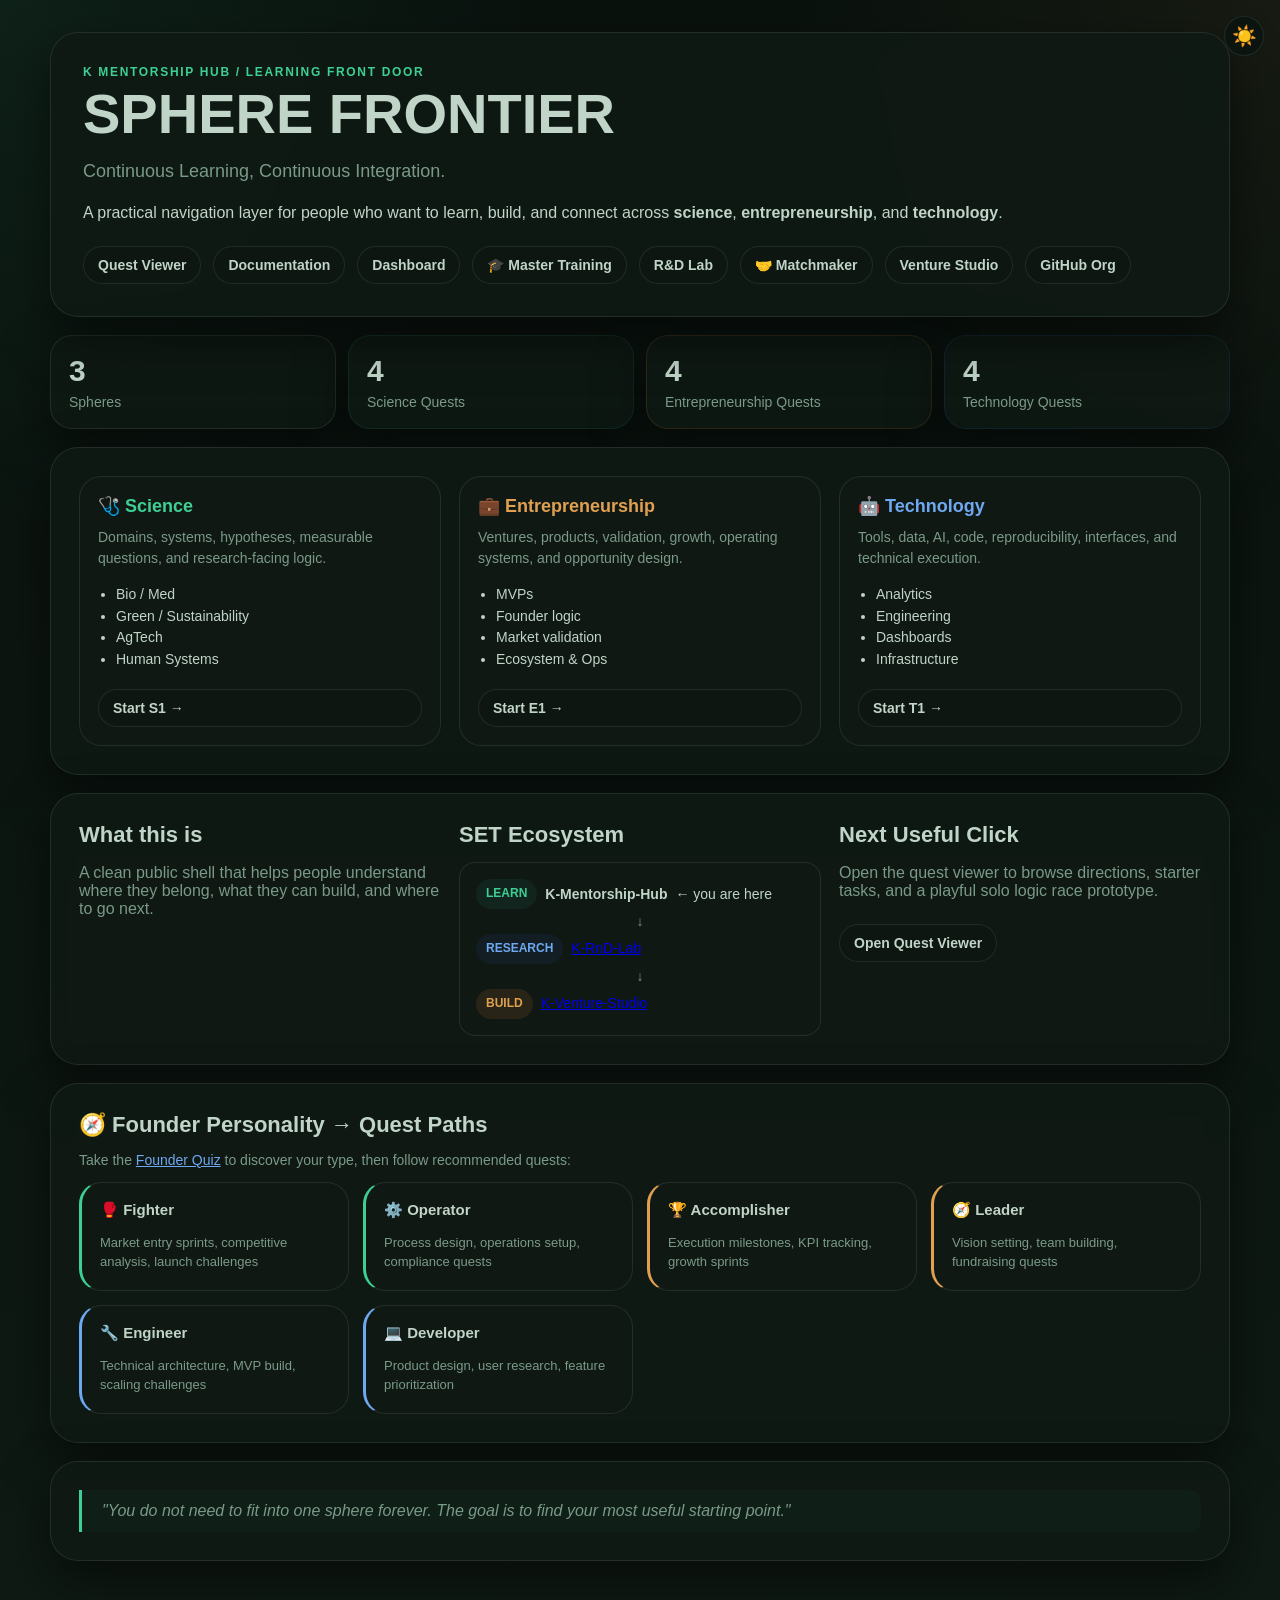
==== index.html @ e7fc1306 "feat: add matchmaker link, personality-quest mapping, default dark theme" ====
<!doctype html>
<html lang="en">
<head>
  <meta charset="utf-8">
  <meta name="viewport" content="width=device-width, initial-scale=1">
  <title>SPHERE FRONTIER</title>
  <meta name="description" content="A practical navigation layer across science, entrepreneurship, and technology.">
  <link rel="stylesheet" href="./assets/css/mentorship.css">
</head>
<body>
  <button class="theme-toggle" id="themeToggle" aria-label="Toggle theme">🌙</button>
  <script>const t=localStorage.getItem("theme")||"dark";document.documentElement.setAttribute("data-theme",t);document.getElementById("themeToggle").textContent=t==="dark"?"☀️":"🌙";</script>
  <main class="page">
    <section class="hero">
      <p class="eyebrow">K Mentorship Hub / learning front door</p>
      <h1>SPHERE FRONTIER</h1>
      <p class="lede">Continuous Learning, Continuous Integration.</p>
      <p>A practical navigation layer for people who want to learn, build, and connect across <strong>science</strong>, <strong>entrepreneurship</strong>, and <strong>technology</strong>.</p>
      <div class="hero-links">
        <a href="./quest.html">Quest Viewer</a>
        <a href="./docs.html">Documentation</a>
        <a href="./dashboard.html">Dashboard</a>
        <a href="./training.html">🎓 Master Training</a>
        <a href="https://sphere-rnd-lab.vercel.app" target="_blank" rel="noreferrer">R&D Lab</a>
        <a href="https://sphere-venture-studio.vercel.app/matchmaker.html" target="_blank" rel="noreferrer">🤝 Matchmaker</a>
        <a href="https://sphere-venture-studio.vercel.app" target="_blank" rel="noreferrer">Venture Studio</a>
        <a href="https://github.com/K-Mentorship-Hub" target="_blank" rel="noreferrer">GitHub Org</a>
      </div>
    </section>

    <div class="stats-row">
      <article class="stat-card"><div class="stat-value">3</div><div class="stat-label">Spheres</div></article>
      <article class="stat-card science"><div class="stat-value">4</div><div class="stat-label">Science Quests</div></article>
      <article class="stat-card entrepreneurship"><div class="stat-value">4</div><div class="stat-label">Entrepreneurship Quests</div></article>
      <article class="stat-card technology"><div class="stat-value">4</div><div class="stat-label">Technology Quests</div></article>
    </div>

    <section class="panel-section">
      <div style="display:grid;grid-template-columns:repeat(auto-fit,minmax(280px,1fr));gap:18px">
        <article class="direction-card">
          <h3 style="color:var(--science)">🩺 Science</h3>
          <p style="color:var(--muted);font-size:14px">Domains, systems, hypotheses, measurable questions, and research-facing logic.</p>
          <ul style="font-size:14px"><li>Bio / Med</li><li>Green / Sustainability</li><li>AgTech</li><li>Human Systems</li></ul>
          <a href="./quest.html#S-1" class="link-pill" style="margin-top:8px;display:inline-block">Start S1 →</a>
        </article>
        <article class="direction-card">
          <h3 style="color:var(--entrepreneurship)">💼 Entrepreneurship</h3>
          <p style="color:var(--muted);font-size:14px">Ventures, products, validation, growth, operating systems, and opportunity design.</p>
          <ul style="font-size:14px"><li>MVPs</li><li>Founder logic</li><li>Market validation</li><li>Ecosystem & Ops</li></ul>
          <a href="./quest.html#E-1" class="link-pill" style="margin-top:8px;display:inline-block">Start E1 →</a>
        </article>
        <article class="direction-card">
          <h3 style="color:var(--technology)">🤖 Technology</h3>
          <p style="color:var(--muted);font-size:14px">Tools, data, AI, code, reproducibility, interfaces, and technical execution.</p>
          <ul style="font-size:14px"><li>Analytics</li><li>Engineering</li><li>Dashboards</li><li>Infrastructure</li></ul>
          <a href="./quest.html#T-1" class="link-pill" style="margin-top:8px;display:inline-block">Start T1 →</a>
        </article>
      </div>
    </section>

    <section class="panel-section">
      <div style="display:grid;grid-template-columns:repeat(auto-fit,minmax(260px,1fr));gap:18px">
        <div>
          <h2>What this is</h2>
          <p style="color:var(--muted)">A clean public shell that helps people understand where they belong, what they can build, and where to go next.</p>
        </div>
        <div>
          <h2>SET Ecosystem</h2>
          <div style="background:var(--card-bg);border:1px solid var(--line);border-radius:16px;padding:16px;font-size:14px;line-height:1.8">
            <div style="display:flex;align-items:center;gap:8px"><span class="chip chip-s">LEARN</span> <strong>K-Mentorship-Hub</strong> ← you are here</div>
            <div style="text-align:center;color:var(--muted)">↓</div>
            <div style="display:flex;align-items:center;gap:8px"><span class="chip chip-t">RESEARCH</span> <a href="https://sphere-rnd-lab.vercel.app" target="_blank" rel="noreferrer">K-RnD-Lab</a></div>
            <div style="text-align:center;color:var(--muted)">↓</div>
            <div style="display:flex;align-items:center;gap:8px"><span class="chip chip-e">BUILD</span> <a href="https://sphere-venture-studio.vercel.app" target="_blank" rel="noreferrer">K-Venture-Studio</a></div>
          </div>
        </div>
        <div>
          <h2>Next Useful Click</h2>
          <p style="color:var(--muted)">Open the quest viewer to browse directions, starter tasks, and a playful solo logic race prototype.</p>
          <a href="./quest.html" class="link-pill" style="margin-top:8px;display:inline-block">Open Quest Viewer</a>
        </div>
      </div>
    </section>

    <section class="panel-section">
      <h2>🧭 Founder Personality → Quest Paths</h2>
      <p style="color:var(--muted);font-size:14px;margin:0 0 14px">Take the <a href="https://sphere-venture-studio.vercel.app/matchmaker.html" style="color:var(--technology)">Founder Quiz</a> to discover your type, then follow recommended quests:</p>
      <div style="display:grid;grid-template-columns:repeat(auto-fit,minmax(260px,1fr));gap:14px">
        <div class="direction-card" style="border-left:3px solid var(--science)">
          <h3 style="font-size:15px">🥊 Fighter</h3>
          <p style="color:var(--muted);font-size:13px;margin:4px 0 0">Market entry sprints, competitive analysis, launch challenges</p>
        </div>
        <div class="direction-card" style="border-left:3px solid var(--science)">
          <h3 style="font-size:15px">⚙️ Operator</h3>
          <p style="color:var(--muted);font-size:13px;margin:4px 0 0">Process design, operations setup, compliance quests</p>
        </div>
        <div class="direction-card" style="border-left:3px solid var(--entrepreneurship)">
          <h3 style="font-size:15px">🏆 Accomplisher</h3>
          <p style="color:var(--muted);font-size:13px;margin:4px 0 0">Execution milestones, KPI tracking, growth sprints</p>
        </div>
        <div class="direction-card" style="border-left:3px solid var(--entrepreneurship)">
          <h3 style="font-size:15px">🧭 Leader</h3>
          <p style="color:var(--muted);font-size:13px;margin:4px 0 0">Vision setting, team building, fundraising quests</p>
        </div>
        <div class="direction-card" style="border-left:3px solid var(--technology)">
          <h3 style="font-size:15px">🔧 Engineer</h3>
          <p style="color:var(--muted);font-size:13px;margin:4px 0 0">Technical architecture, MVP build, scaling challenges</p>
        </div>
        <div class="direction-card" style="border-left:3px solid var(--technology)">
          <h3 style="font-size:15px">💻 Developer</h3>
          <p style="color:var(--muted);font-size:13px;margin:4px 0 0">Product design, user research, feature prioritization</p>
        </div>
      </div>
    </section>

    <section class="panel-section">
      <blockquote style="border-left:3px solid var(--accent);margin:0;padding:12px 20px;background:rgba(30,122,94,.06);border-radius:0 12px 12px 0;font-style:italic;color:var(--muted)">
        "You do not need to fit into one sphere forever. The goal is to find your most useful starting point."
      </blockquote>
    </section>
  </main>
  <script>document.getElementById("themeToggle").addEventListener("click",function(){const c=this.textContent==="🌙"?"dark":"light";document.documentElement.setAttribute("data-theme",c);localStorage.setItem("theme",c);this.textContent=c==="dark"?"☀️":"🌙";});</script>
</body>
</html>
---- assets/css/mentorship.css ----
/* K-Mentorship-Hub — warm light palette (default) */
:root{
  --bg:#f5f1e8;
  --panel:rgba(255,252,246,.88);
  --ink:#13211c;
  --muted:#53635c;
  --line:rgba(19,33,28,.14);
  --accent:#1e7a5e;
  --accent-2:#b56b2d;
  --science:#1e7a5e;
  --entrepreneurship:#b56b2d;
  --technology:#244f8f;
  --shadow:0 20px 50px rgba(19,33,28,.08);
  --card-bg:#fffdfa;
  --input-bg:#fff;
}
/* Dark theme */
[data-theme="dark"]{
  --bg:#0f1a14;
  --panel:rgba(16,26,20,.92);
  --ink:#c0d4c8;
  --muted:#7a9a88;
  --line:rgba(180,200,190,.12);
  --accent:#3ecf94;
  --accent-2:#e0a050;
  --science:#3ecf94;
  --entrepreneurship:#e0a050;
  --technology:#6ea8f0;
  --shadow:0 20px 50px rgba(0,0,0,.5);
  --card-bg:#101814;
  --input-bg:#0e1612;
}
*{box-sizing:border-box}
body{
  margin:0;
  color:var(--ink);
  background:
    radial-gradient(circle at top left,rgba(30,122,94,.14),transparent 26%),
    radial-gradient(circle at top right,rgba(181,107,45,.14),transparent 24%),
    linear-gradient(180deg,color-mix(in srgb,var(--bg) 0%,#faf7f1) 0%,var(--bg) 100%);
  font-family:"Segoe UI","Inter",sans-serif;
  transition:background .3s,color .3s;
}
[data-theme="dark"] body{
  background:
    radial-gradient(circle at top left,rgba(62,207,148,.08),transparent 26%),
    radial-gradient(circle at top right,rgba(224,160,80,.06),transparent 24%),
    linear-gradient(180deg,#0a120e 0%,var(--bg) 100%);
}
.page{width:min(1180px,calc(100vw - 32px));margin:0 auto;padding:32px 0 56px}
.hero,.panel-section{background:var(--panel);backdrop-filter:blur(10px);border:1px solid var(--line);border-radius:28px;box-shadow:var(--shadow)}
.hero{padding:32px}
.panel-section{padding:28px;margin-top:18px}
.panel-section h2{margin:0 0 14px;font-size:22px}
.eyebrow{margin:0 0 8px;text-transform:uppercase;letter-spacing:.14em;font-size:12px;color:var(--accent);font-weight:700}
.hero h1{margin:0;font-size:clamp(34px,5vw,56px);line-height:.95}
.lede{max-width:760px;color:var(--muted);font-size:18px;line-height:1.55}
.hero-links{display:flex;gap:12px;flex-wrap:wrap;margin-top:24px}
.hero-links a,.link-pill{text-decoration:none;border:1px solid var(--line);color:var(--ink);background:var(--input-bg);padding:10px 14px;border-radius:999px;font-weight:600;font-size:14px;transition:all .15s}
.hero-links a:hover,.link-pill:hover{background:var(--ink);color:#fff}
.breadcrumb{margin:0 0 16px;font-size:13px;color:var(--muted)}
.breadcrumb a{color:var(--accent);text-decoration:none}
.breadcrumb a:hover{text-decoration:underline}
.md-content{background:var(--panel);backdrop-filter:blur(10px);border:1px solid var(--line);border-radius:28px;box-shadow:var(--shadow);padding:36px 40px;max-width:860px}
.md-content h1{font-size:clamp(1.8rem,4vw,2.6rem);margin:0 0 16px;border-bottom:2px solid var(--line);padding-bottom:12px}
.md-content h2{font-size:1.5rem;margin:32px 0 12px;color:var(--ink)}
.md-content h3{font-size:1.15rem;margin:24px 0 8px;color:var(--muted)}
.md-content p{line-height:1.7;margin:0 0 12px}
.md-content ul,.md-content ol{padding-left:24px;margin:0 0 12px}
.md-content li{line-height:1.6;margin:4px 0}
.md-content blockquote{border-left:3px solid var(--accent);margin:16px 0;padding:8px 16px;background:rgba(30,122,94,.06);border-radius:0 12px 12px 0;font-style:italic;color:var(--muted)}
.md-content code{background:rgba(19,33,28,.08);padding:2px 6px;border-radius:4px;font-size:.88em;font-family:"Cascadia Code",Fira Code,monospace}
.md-content pre{background:rgba(19,33,28,.06);border:1px solid var(--line);border-radius:12px;padding:16px;overflow-x:auto;margin:12px 0}
.md-content pre code{background:none;padding:0;font-size:.82em;line-height:1.5}
.md-content table{width:100%;border-collapse:collapse;margin:12px 0;font-size:.88em}
.md-content th,.md-content td{border:1px solid var(--line);padding:8px 12px;text-align:left}
.md-content th{background:rgba(19,33,28,.05);font-weight:600}
.md-content tr:hover{background:rgba(19,33,28,.03)}
.md-content hr{border:none;border-top:1px solid var(--line);margin:24px 0}
.md-content details{border:1px solid var(--line);border-radius:12px;padding:12px 16px;margin:12px 0;background:rgba(255,255,255,.6)}
.md-content summary{cursor:pointer;font-weight:600;color:var(--muted);user-select:none}
.md-content details[open] summary{margin-bottom:8px;padding-bottom:8px;border-bottom:1px solid var(--line)}
.md-content a{color:var(--technology);text-decoration:none}
.md-content a:hover{text-decoration:underline}
.md-content.sphere-S blockquote{border-left-color:var(--science);background:rgba(30,122,94,.06)}
.md-content.sphere-E blockquote{border-left-color:var(--entrepreneurship);background:rgba(181,107,45,.06)}
.md-content.sphere-T blockquote{border-left-color:var(--technology);background:rgba(36,79,143,.06)}
.quest-layout{display:grid;grid-template-columns:240px 1fr;gap:24px}
.quest-nav{background:var(--panel);backdrop-filter:blur(10px);border:1px solid var(--line);border-radius:28px;box-shadow:var(--shadow);padding:20px 16px;position:sticky;top:24px;max-height:calc(100vh - 48px);overflow-y:auto}
.quest-nav h2{font-size:1rem;margin:0 0 12px}
.quest-nav h3{font-size:.82rem;margin:10px 0 4px}
.quest-nav a{display:block;color:var(--muted);font-size:.78rem;padding:3px 0 3px 12px;text-decoration:none;border-left:2px solid transparent;transition:all .15s}
.quest-nav a:hover,.quest-nav a.active{color:var(--ink);border-left-color:var(--technology)}
.quest-nav .nav-S a:hover,.quest-nav .nav-S a.active{border-left-color:var(--science)}
.quest-nav .nav-E a:hover,.quest-nav .nav-E a.active{border-left-color:var(--entrepreneurship)}
.quest-nav .nav-T a:hover,.quest-nav .nav-T a.active{border-left-color:var(--technology)}
.back-link{display:inline-block;color:var(--muted);font-size:.8rem;margin-bottom:12px;text-decoration:none}
.back-link:hover{color:var(--ink)}
.stats-row{display:grid;grid-template-columns:repeat(auto-fit,minmax(140px,1fr));gap:12px;margin:18px 0}
.stat-card{background:var(--panel);border:1px solid var(--line);border-radius:22px;padding:18px;box-shadow:var(--shadow)}
.stat-card.science{border-color:rgba(30,122,94,.2)}
.stat-card.entrepreneurship{border-color:rgba(181,107,45,.2)}
.stat-card.technology{border-color:rgba(36,79,143,.2)}
.stat-value{font-size:30px;font-weight:700}
.stat-label{margin-top:6px;color:var(--muted);font-size:14px}
/* Direction cards */
.direction-card{background:var(--card-bg);border:1px solid var(--line);border-radius:22px;padding:18px;display:flex;flex-direction:column;gap:10px}
.direction-card.active{border-color:var(--accent);box-shadow:0 0 0 2px rgba(30,122,94,.15)}
.direction-topline{display:flex;gap:8px;flex-wrap:wrap;align-items:center}
.chip{border-radius:999px;padding:4px 10px;font-size:12px;font-weight:700}
.chip-s{background:rgba(30,122,94,.12);color:var(--science)}
.chip-e{background:rgba(181,107,45,.14);color:var(--entrepreneurship)}
.chip-t{background:rgba(36,79,143,.12);color:var(--technology)}
.chip-bridge{background:rgba(101,63,153,.1);color:#653f99}
.chip.subtle{background:var(--line);color:var(--muted)}
.direction-card h3{margin:0;font-size:18px}
.direction-card p{margin:0;color:var(--muted);font-size:14px;line-height:1.5}
.card-meta{font-size:13px;color:var(--muted)}
.card-meta a{color:var(--technology);text-decoration:none}
.card-meta a:hover{text-decoration:underline}
.direction-card details{border:1px solid var(--line);border-radius:12px;padding:8px 12px;font-size:13px;background:var(--card-bg)}
.direction-card summary{cursor:pointer;font-weight:600;color:var(--muted);font-size:13px;user-select:none}
.direction-card details[open] summary{margin-bottom:4px;padding-bottom:4px;border-bottom:1px solid var(--line)}
.direction-card ul{margin:4px 0 0;padding-left:18px;color:var(--ink);font-size:13px}
.direction-card li{margin:2px 0;line-height:1.4}
.direction-card li a{color:var(--technology);text-decoration:none}
.direction-card li a:hover{text-decoration:underline}
.resource-list{list-style:none;padding:0!important;margin:4px 0 0!important}
.resource-list li{padding:3px 0}
.resource-list li::before{content:"→ ";color:var(--accent)}
.card-actions{display:flex;gap:8px;flex-wrap:wrap;margin-top:auto;padding-top:8px}
.card-actions button,.card-actions a{text-decoration:none;border:1px solid var(--line);color:var(--ink);background:var(--input-bg);padding:8px 14px;border-radius:999px;font-weight:600;font-size:13px;cursor:pointer;transition:all .15s}
.card-actions button:hover,.card-actions a:hover{background:var(--ink);color:#fff}

/* Mission Lab */
.mission-header{display:flex;justify-content:space-between;align-items:flex-start;gap:16px;margin-bottom:16px;flex-wrap:wrap}
.mission-header .eyebrow{margin:0 0 4px}
.mission-header h3{margin:0;font-size:20px}
.mission-header p{margin:4px 0 0;color:var(--muted);font-size:14px}
.mission-progress{min-width:140px;text-align:right}
.progress-bar{height:8px;background:rgba(19,33,28,.08);border-radius:999px;overflow:hidden}
.progress-fill{height:100%;background:var(--accent);border-radius:999px;transition:width .3s}
.progress-copy{margin:4px 0 0;font-size:13px;color:var(--muted)}
.mission-grid{display:grid;grid-template-columns:1fr 1fr;gap:14px}
.mission-section{background:var(--card-bg);border:1px solid var(--line);border-radius:16px;padding:14px}
.mission-section.full-span{grid-column:1/-1}
.mission-section h3{margin:0 0 8px;font-size:15px}
.pill-row{display:flex;gap:6px;flex-wrap:wrap}
.pill-button{border:1px solid var(--line);background:var(--input-bg);color:var(--ink);padding:6px 12px;border-radius:999px;font-size:13px;cursor:pointer;transition:all .15s}
.pill-button.active{background:var(--ink);color:#fff;border-color:var(--ink)}
.pill-button:hover{border-color:var(--accent)}
.checklist{display:flex;flex-direction:column;gap:6px}
.check-item{display:flex;gap:8px;align-items:flex-start;font-size:14px;cursor:pointer}
.check-item input[type="checkbox"]{margin-top:3px;accent-color:var(--accent)}
.check-copy{color:var(--ink);line-height:1.4}
.twist-card{background:rgba(30,122,94,.06);border:1px solid rgba(30,122,94,.15);border-radius:12px;padding:12px;font-style:italic;color:var(--muted);font-size:14px;line-height:1.5}
[data-theme="dark"] .twist-card{background:rgba(62,207,148,.06);border-color:rgba(62,207,148,.15);color:#7a9a88}
.mission-notes{width:100%;min-height:80px;border:1px solid var(--line);border-radius:12px;padding:10px;font-size:14px;font-family:inherit;background:var(--input-bg);color:var(--ink);resize:vertical}
.mission-notes:focus{outline:none;border-color:var(--accent)}
.mission-actions{display:flex;gap:8px;flex-wrap:wrap;margin-top:14px}
.mission-actions button{border:1px solid var(--line);background:var(--input-bg);color:var(--ink);padding:8px 14px;border-radius:999px;font-size:13px;font-weight:600;cursor:pointer;transition:all .15s}
.mission-actions button:hover{background:var(--ink);color:#fff}

/* Dark mode buttons */
[data-theme="dark"] button,[data-theme="dark"] select{background:#0c1410;color:var(--ink);border:1px solid var(--line)}
[data-theme="dark"] select option{background:#0c1410;color:var(--ink)}
[data-theme="dark"] .pill-button{background:#0c1410}
[data-theme="dark"] .hero-links a:hover,[data-theme="dark"] .link-pill:hover,[data-theme="dark"] .card-actions button:hover,[data-theme="dark"] .card-actions a:hover,[data-theme="dark"] .mission-actions button:hover,[data-theme="dark"] .pill-button.active,[data-theme="dark"] .pill-button:hover{background:#002000;color:#fff;border-color:rgba(62,207,148,.5)}

/* Race Simulator */
.horse-option{display:inline-flex;align-items:center;gap:6px;border:1px solid var(--line);background:var(--input-bg);color:var(--ink);padding:8px 14px;border-radius:999px;font-size:13px;font-weight:600;cursor:pointer;transition:all .15s}
.horse-option.active{background:var(--ink);color:#fff;border-color:var(--ink)}
[data-theme="dark"] .horse-option{background:var(--card-bg);color:var(--ink);border-color:rgba(180,200,190,.16)}
[data-theme="dark"] .horse-option.active{background:var(--ink);color:var(--bg)}
#raceButton{background:var(--input-bg);color:var(--ink);border:1px solid var(--line);border-radius:999px;padding:10px 18px;font-weight:600;cursor:pointer;transition:all .15s}
#raceButton:hover{background:#002000;color:#fff;border-color:rgba(62,207,148,.5)}
[data-theme="dark"] #raceButton{background:var(--input-bg);color:var(--ink);border:1px solid var(--line)}
[data-theme="dark"] #raceButton:hover{background:#002000;color:#fff;border-color:rgba(62,207,148,.5)}
.horse-dot{display:inline-block;width:12px;height:12px;border-radius:50%}
.horse-blue{background:#4f7cff}
.horse-gold{background:#f59e0b}
.horse-green{background:#1e7a5e}
.horse-coral{background:#ef6461}
.horse-purple{background:#8b5cf6}
.horse-amber{background:#d97706}
.horse-teal{background:#14b8a6}
.horse-rose{background:#f43f5e}
.horse-mint{background:#6ee7b7}
.horse-sun{background:#fbbf24}
.horse-indigo{background:#6366f1}
.horse-scarlet{background:#dc2626}
.track-row{display:flex;align-items:center;gap:10px;margin:6px 0}
.track-label{min-width:80px;font-size:13px;font-weight:600;display:flex;align-items:center;gap:6px}
.track{flex:1;height:20px;background:rgba(19,33,28,.06);border-radius:999px;overflow:hidden}
.runner{height:100%;border-radius:999px;transition:width .6s ease;width:0}

/* Theme toggle */
.theme-toggle{position:fixed;top:16px;right:16px;z-index:100;width:40px;height:40px;border-radius:50%;border:1px solid var(--line);background:var(--panel);color:var(--ink);font-size:20px;cursor:pointer;display:flex;align-items:center;justify-content:center;transition:all .2s;backdrop-filter:blur(8px)}
.theme-toggle:hover{background:var(--ink);color:var(--bg)}

/* Mobile */
@media(max-width:768px){
  .quest-layout{grid-template-columns:1fr}
  .quest-nav{position:static;max-height:none}
  .md-content{padding:20px}
  .mission-grid{grid-template-columns:1fr}
  .mission-header{flex-direction:column}
}
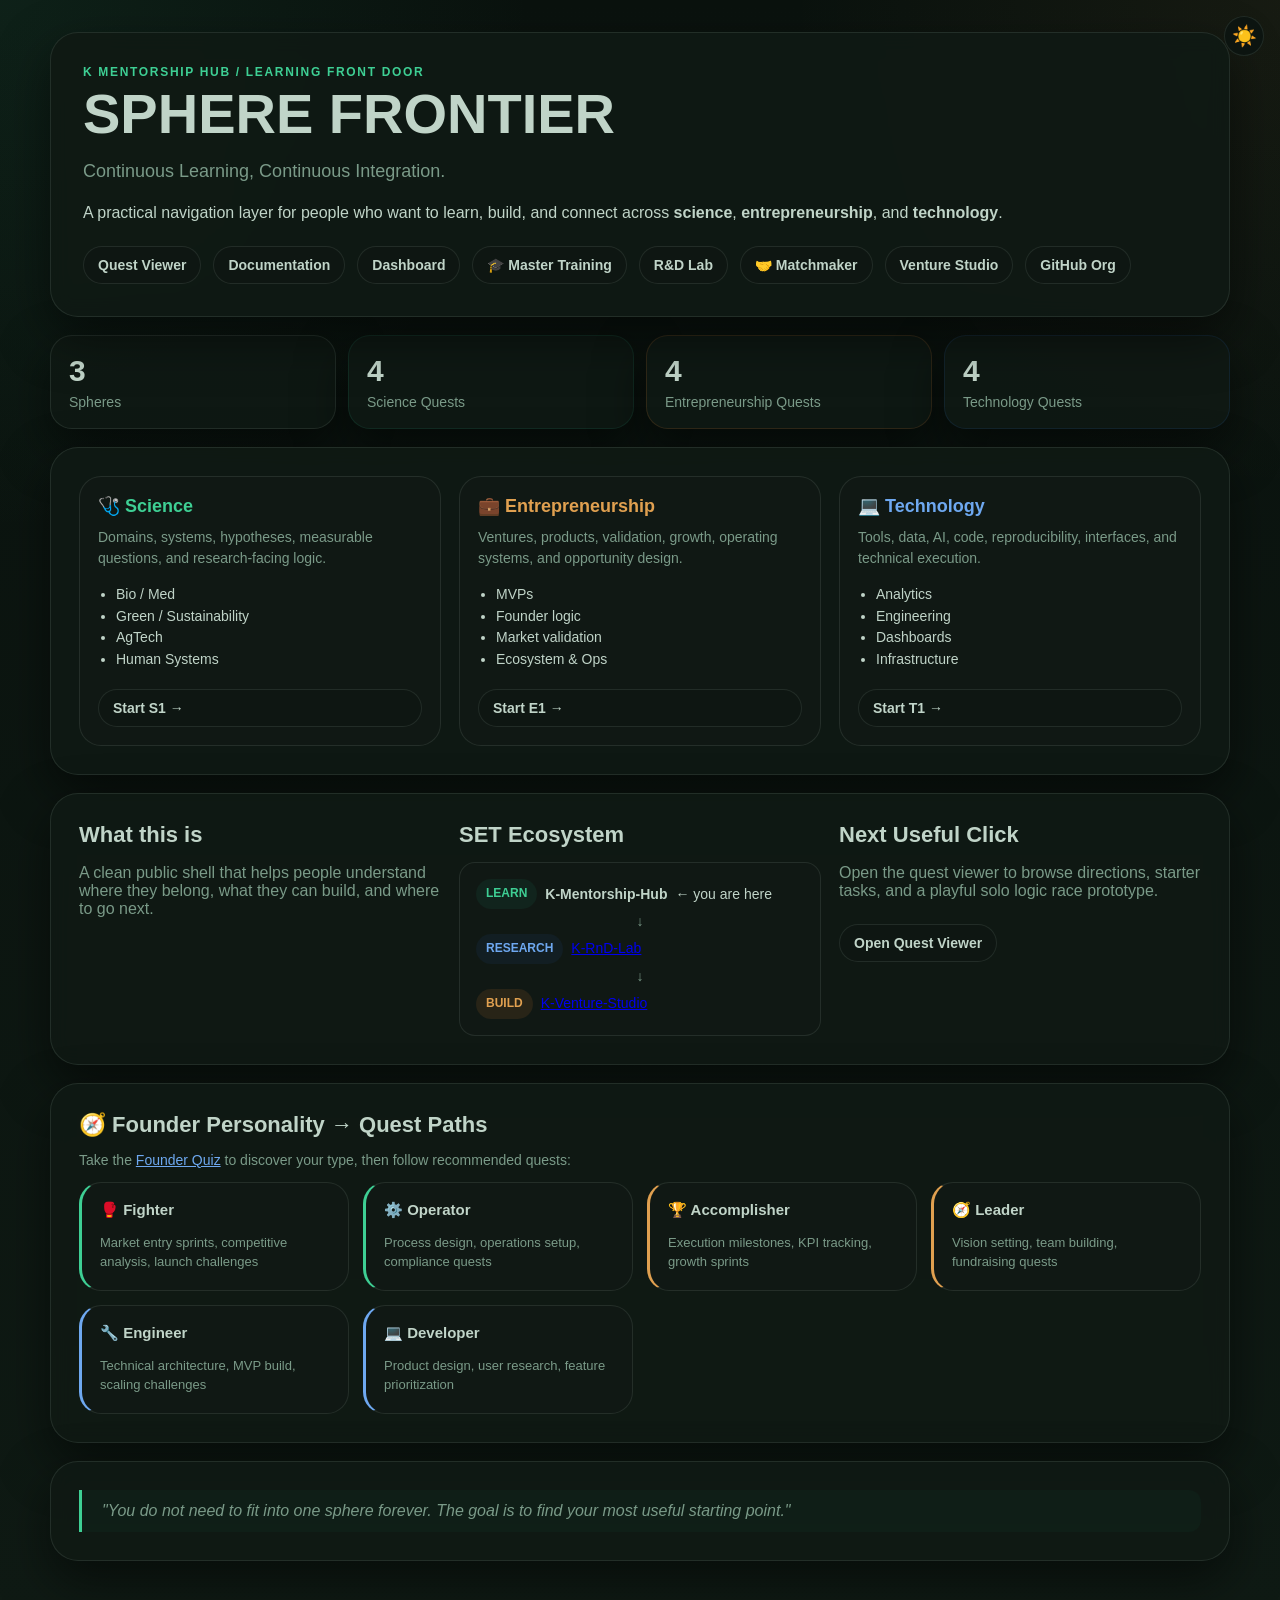
==== commit 6890e9fe: "fix: unify Technology emoji to laptop" ====
--- a/index.html
+++ b/index.html
@@ -50,7 +50,7 @@
           <a href="./quest.html#E-1" class="link-pill" style="margin-top:8px;display:inline-block">Start E1 →</a>
         </article>
         <article class="direction-card">
-          <h3 style="color:var(--technology)">🤖 Technology</h3>
+          <h3 style="color:var(--technology)">💻 Technology</h3>
           <p style="color:var(--muted);font-size:14px">Tools, data, AI, code, reproducibility, interfaces, and technical execution.</p>
           <ul style="font-size:14px"><li>Analytics</li><li>Engineering</li><li>Dashboards</li><li>Infrastructure</li></ul>
           <a href="./quest.html#T-1" class="link-pill" style="margin-top:8px;display:inline-block">Start T1 →</a>
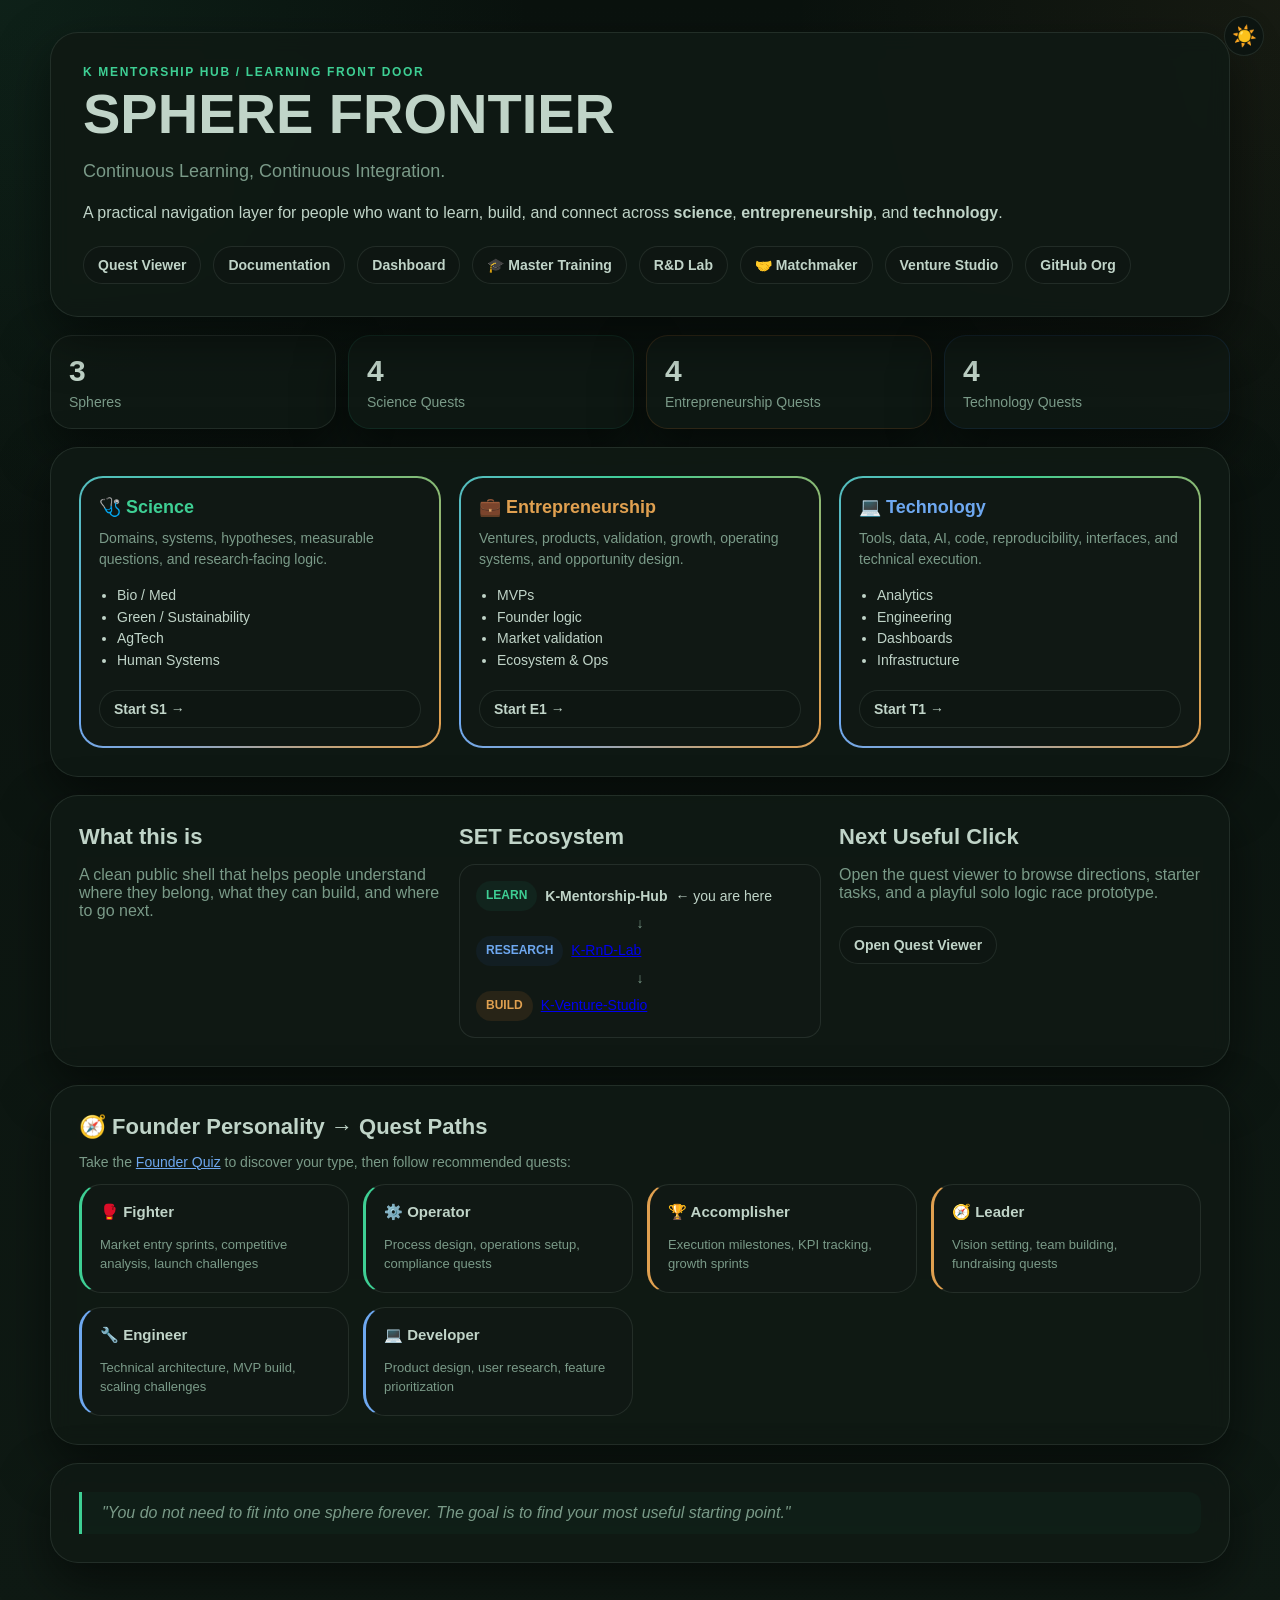
==== commit c8a590f5: "feat: add animated gradient border on direction cards" ====
--- a/index.html
+++ b/index.html
@@ -37,24 +37,24 @@
 
     <section class="panel-section">
       <div style="display:grid;grid-template-columns:repeat(auto-fit,minmax(280px,1fr));gap:18px">
-        <article class="direction-card">
+        <div class="glow-wrap"><article class="direction-card">
           <h3 style="color:var(--science)">🩺 Science</h3>
           <p style="color:var(--muted);font-size:14px">Domains, systems, hypotheses, measurable questions, and research-facing logic.</p>
           <ul style="font-size:14px"><li>Bio / Med</li><li>Green / Sustainability</li><li>AgTech</li><li>Human Systems</li></ul>
           <a href="./quest.html#S-1" class="link-pill" style="margin-top:8px;display:inline-block">Start S1 →</a>
-        </article>
-        <article class="direction-card">
+        </article></div>
+        <div class="glow-wrap"><article class="direction-card">
           <h3 style="color:var(--entrepreneurship)">💼 Entrepreneurship</h3>
           <p style="color:var(--muted);font-size:14px">Ventures, products, validation, growth, operating systems, and opportunity design.</p>
           <ul style="font-size:14px"><li>MVPs</li><li>Founder logic</li><li>Market validation</li><li>Ecosystem & Ops</li></ul>
           <a href="./quest.html#E-1" class="link-pill" style="margin-top:8px;display:inline-block">Start E1 →</a>
-        </article>
-        <article class="direction-card">
+        </article></div>
+        <div class="glow-wrap"><article class="direction-card">
           <h3 style="color:var(--technology)">💻 Technology</h3>
           <p style="color:var(--muted);font-size:14px">Tools, data, AI, code, reproducibility, interfaces, and technical execution.</p>
           <ul style="font-size:14px"><li>Analytics</li><li>Engineering</li><li>Dashboards</li><li>Infrastructure</li></ul>
           <a href="./quest.html#T-1" class="link-pill" style="margin-top:8px;display:inline-block">Start T1 →</a>
-        </article>
+        </article></div>
       </div>
     </section>
 
--- a/assets/css/mentorship.css
+++ b/assets/css/mentorship.css
@@ -106,6 +106,13 @@
 /* Direction cards */
 .direction-card{background:var(--card-bg);border:1px solid var(--line);border-radius:22px;padding:18px;display:flex;flex-direction:column;gap:10px}
 .direction-card.active{border-color:var(--accent);box-shadow:0 0 0 2px rgba(30,122,94,.15)}
+
+/* Animated gradient border */
+@keyframes borderSpin{to{--angle:360deg}}
+@property --angle{syntax:"<angle>";initial-value:0deg;inherits:false}
+.glow-wrap{position:relative;border-radius:24px;padding:2px;background:conic-gradient(from var(--angle),var(--science),var(--entrepreneurship),var(--technology),var(--science));animation:borderSpin 4s linear infinite}
+.glow-wrap .direction-card{border:none;border-radius:22px;background:var(--card-bg)}
+[data-theme="dark"] .glow-wrap{background:conic-gradient(from var(--angle),var(--science),var(--entrepreneurship),var(--technology),var(--science))}
 .direction-topline{display:flex;gap:8px;flex-wrap:wrap;align-items:center}
 .chip{border-radius:999px;padding:4px 10px;font-size:12px;font-weight:700}
 .chip-s{background:rgba(30,122,94,.12);color:var(--science)}
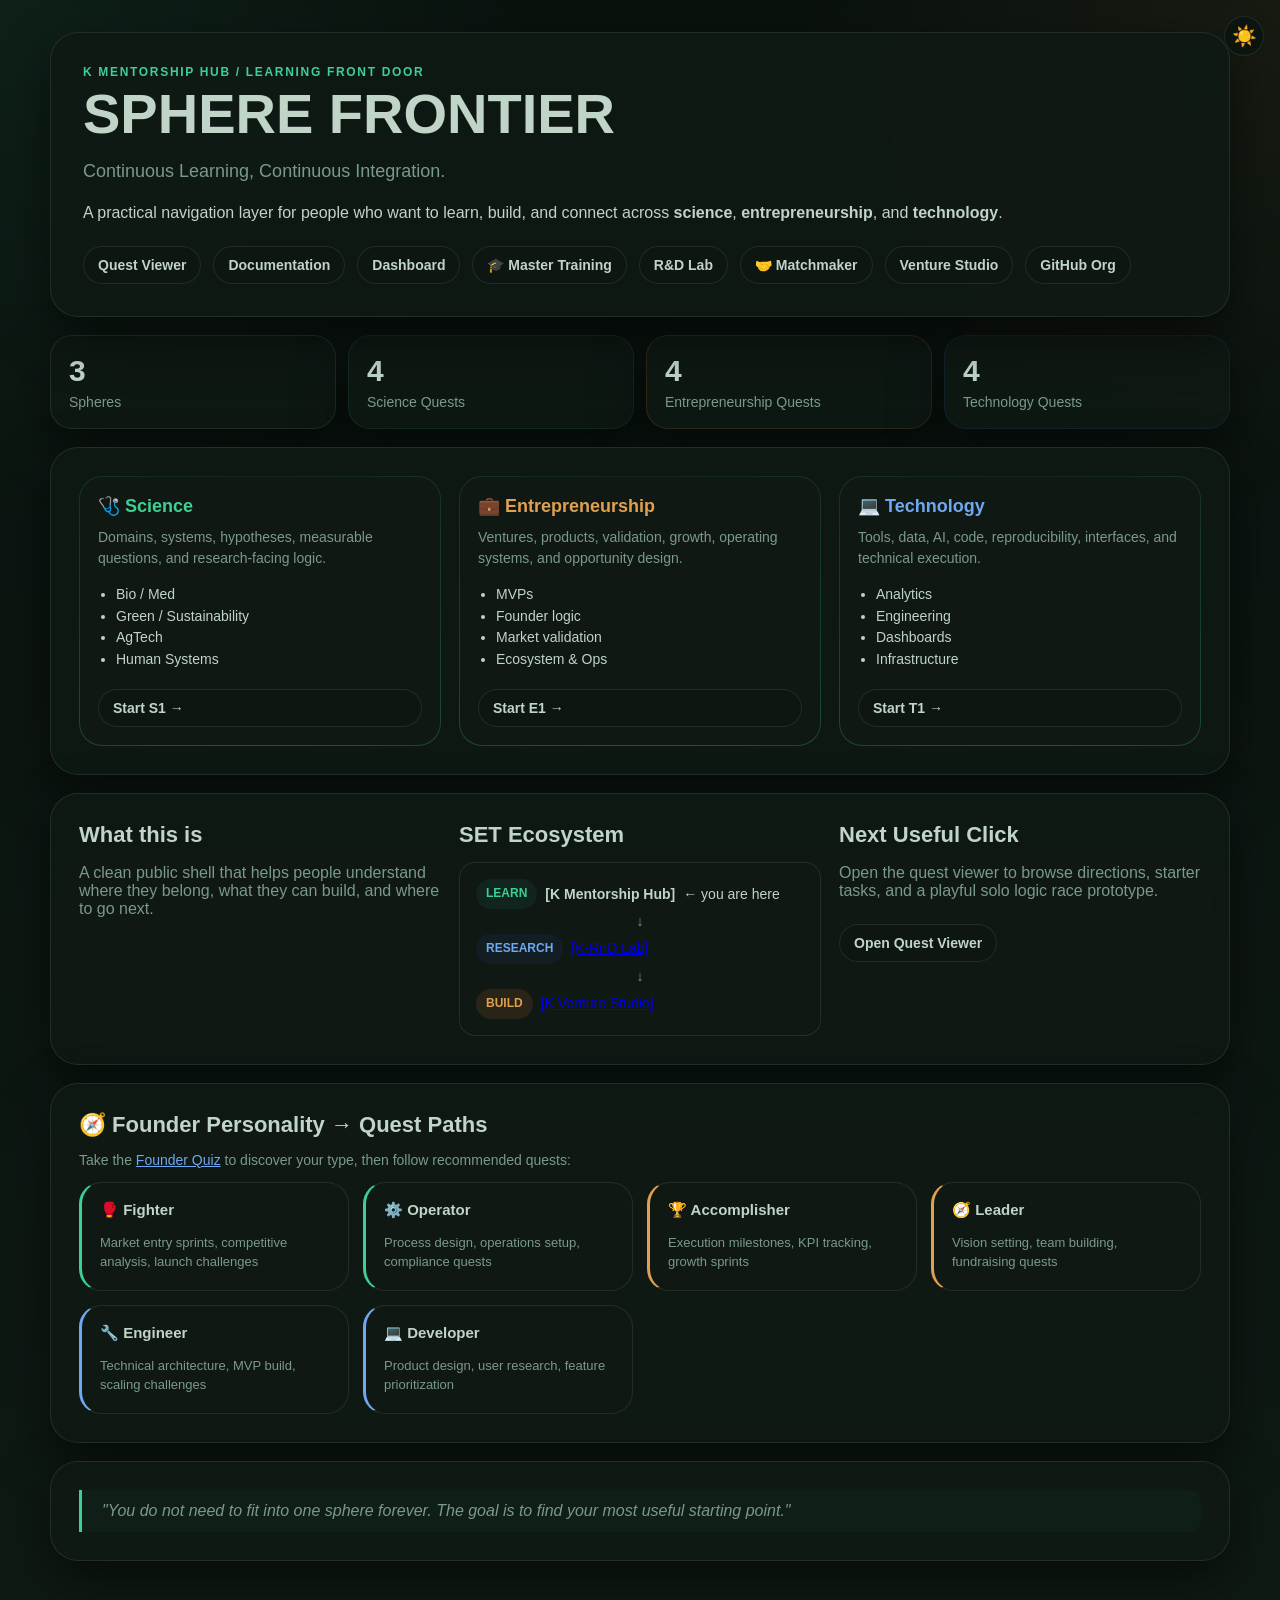
==== commit 6e5007f1: "fix: rename hub display names to bracket format [K Mentorship Hub], [K-RnD Lab], [K Venture Studio]" ====
--- a/index.html
+++ b/index.html
@@ -67,11 +67,11 @@
         <div>
           <h2>SET Ecosystem</h2>
           <div style="background:var(--card-bg);border:1px solid var(--line);border-radius:16px;padding:16px;font-size:14px;line-height:1.8">
-            <div style="display:flex;align-items:center;gap:8px"><span class="chip chip-s">LEARN</span> <strong>K-Mentorship-Hub</strong> ← you are here</div>
+            <div style="display:flex;align-items:center;gap:8px"><span class="chip chip-s">LEARN</span> <strong>[K Mentorship Hub]</strong> ← you are here</div>
             <div style="text-align:center;color:var(--muted)">↓</div>
-            <div style="display:flex;align-items:center;gap:8px"><span class="chip chip-t">RESEARCH</span> <a href="https://sphere-rnd-lab.vercel.app" target="_blank" rel="noreferrer">K-RnD-Lab</a></div>
+            <div style="display:flex;align-items:center;gap:8px"><span class="chip chip-t">RESEARCH</span> <a href="https://sphere-rnd-lab.vercel.app" target="_blank" rel="noreferrer">[K-RnD Lab]</a></div>
             <div style="text-align:center;color:var(--muted)">↓</div>
-            <div style="display:flex;align-items:center;gap:8px"><span class="chip chip-e">BUILD</span> <a href="https://sphere-venture-studio.vercel.app" target="_blank" rel="noreferrer">K-Venture-Studio</a></div>
+            <div style="display:flex;align-items:center;gap:8px"><span class="chip chip-e">BUILD</span> <a href="https://sphere-venture-studio.vercel.app" target="_blank" rel="noreferrer">[K Venture Studio]</a></div>
           </div>
         </div>
         <div>
--- a/assets/css/mentorship.css
+++ b/assets/css/mentorship.css
@@ -110,9 +110,9 @@
 /* Animated gradient border */
 @keyframes borderSpin{to{--angle:360deg}}
 @property --angle{syntax:"<angle>";initial-value:0deg;inherits:false}
-.glow-wrap{position:relative;border-radius:24px;padding:2px;background:conic-gradient(from var(--angle),var(--science),var(--entrepreneurship),var(--technology),var(--science));animation:borderSpin 4s linear infinite}
+.glow-wrap{position:relative;border-radius:23px;padding:1px;background:conic-gradient(from var(--angle),rgba(30,122,94,.15),rgba(30,122,94,.5),rgba(30,122,94,.15));animation:borderSpin 25s linear infinite}
 .glow-wrap .direction-card{border:none;border-radius:22px;background:var(--card-bg)}
-[data-theme="dark"] .glow-wrap{background:conic-gradient(from var(--angle),var(--science),var(--entrepreneurship),var(--technology),var(--science))}
+[data-theme="dark"] .glow-wrap{background:conic-gradient(from var(--angle),rgba(62,207,148,.05),rgba(62,207,148,.35),rgba(62,207,148,.05))}
 .direction-topline{display:flex;gap:8px;flex-wrap:wrap;align-items:center}
 .chip{border-radius:999px;padding:4px 10px;font-size:12px;font-weight:700}
 .chip-s{background:rgba(30,122,94,.12);color:var(--science)}
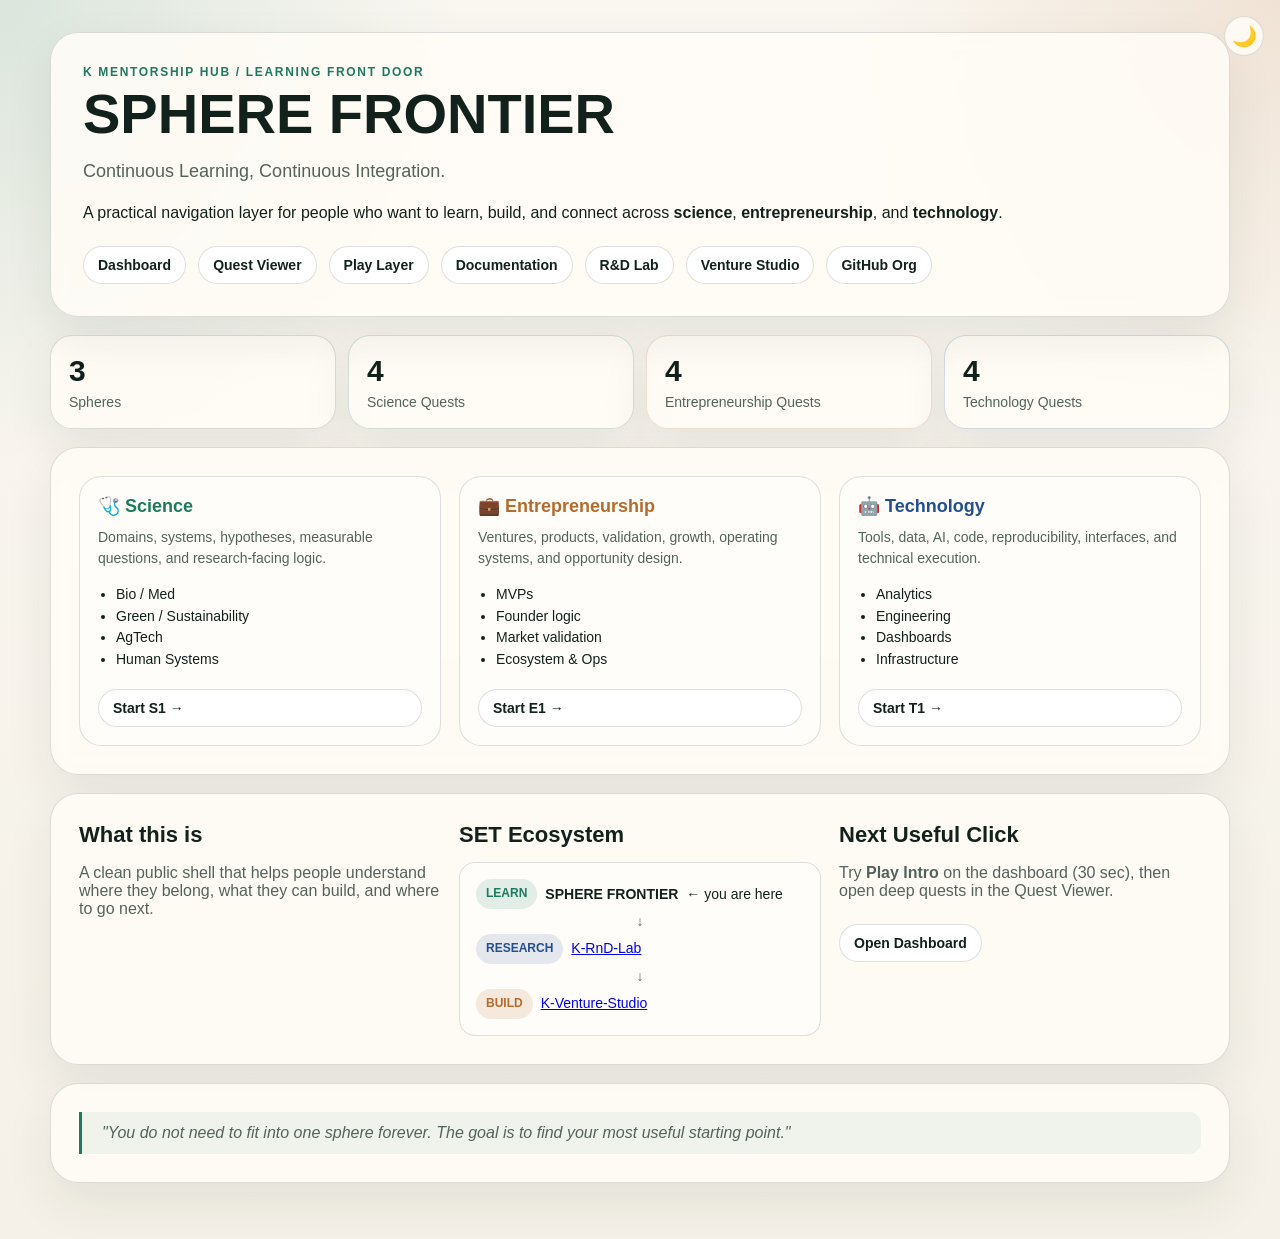
==== commit 7b66691a: "Add Play Layer: 15 intro cards and dashboard step 0. Lightweight UA play cards for all directions, m" ====
--- a/index.html
+++ b/index.html
@@ -9,7 +9,7 @@
 </head>
 <body>
   <button class="theme-toggle" id="themeToggle" aria-label="Toggle theme">🌙</button>
-  <script>const t=localStorage.getItem("theme")||"dark";document.documentElement.setAttribute("data-theme",t);document.getElementById("themeToggle").textContent=t==="dark"?"☀️":"🌙";</script>
+  <script>const t=localStorage.getItem("theme")||"light";document.documentElement.setAttribute("data-theme",t);document.getElementById("themeToggle").textContent=t==="dark"?"☀️":"🌙";</script>
   <main class="page">
     <section class="hero">
       <p class="eyebrow">K Mentorship Hub / learning front door</p>
@@ -17,12 +17,11 @@
       <p class="lede">Continuous Learning, Continuous Integration.</p>
       <p>A practical navigation layer for people who want to learn, build, and connect across <strong>science</strong>, <strong>entrepreneurship</strong>, and <strong>technology</strong>.</p>
       <div class="hero-links">
+        <a href="./dashboard.html">Dashboard</a>
         <a href="./quest.html">Quest Viewer</a>
+        <a href="./docs.html#2">Play Layer</a>
         <a href="./docs.html">Documentation</a>
-        <a href="./dashboard.html">Dashboard</a>
-        <a href="./training.html">🎓 Master Training</a>
         <a href="https://sphere-rnd-lab.vercel.app" target="_blank" rel="noreferrer">R&D Lab</a>
-        <a href="https://sphere-venture-studio.vercel.app/matchmaker.html" target="_blank" rel="noreferrer">🤝 Matchmaker</a>
         <a href="https://sphere-venture-studio.vercel.app" target="_blank" rel="noreferrer">Venture Studio</a>
         <a href="https://github.com/K-Mentorship-Hub" target="_blank" rel="noreferrer">GitHub Org</a>
       </div>
@@ -37,24 +36,24 @@
 
     <section class="panel-section">
       <div style="display:grid;grid-template-columns:repeat(auto-fit,minmax(280px,1fr));gap:18px">
-        <div class="glow-wrap"><article class="direction-card">
+        <article class="direction-card">
           <h3 style="color:var(--science)">🩺 Science</h3>
           <p style="color:var(--muted);font-size:14px">Domains, systems, hypotheses, measurable questions, and research-facing logic.</p>
           <ul style="font-size:14px"><li>Bio / Med</li><li>Green / Sustainability</li><li>AgTech</li><li>Human Systems</li></ul>
           <a href="./quest.html#S-1" class="link-pill" style="margin-top:8px;display:inline-block">Start S1 →</a>
-        </article></div>
-        <div class="glow-wrap"><article class="direction-card">
+        </article>
+        <article class="direction-card">
           <h3 style="color:var(--entrepreneurship)">💼 Entrepreneurship</h3>
           <p style="color:var(--muted);font-size:14px">Ventures, products, validation, growth, operating systems, and opportunity design.</p>
           <ul style="font-size:14px"><li>MVPs</li><li>Founder logic</li><li>Market validation</li><li>Ecosystem & Ops</li></ul>
           <a href="./quest.html#E-1" class="link-pill" style="margin-top:8px;display:inline-block">Start E1 →</a>
-        </article></div>
-        <div class="glow-wrap"><article class="direction-card">
-          <h3 style="color:var(--technology)">💻 Technology</h3>
+        </article>
+        <article class="direction-card">
+          <h3 style="color:var(--technology)">🤖 Technology</h3>
           <p style="color:var(--muted);font-size:14px">Tools, data, AI, code, reproducibility, interfaces, and technical execution.</p>
           <ul style="font-size:14px"><li>Analytics</li><li>Engineering</li><li>Dashboards</li><li>Infrastructure</li></ul>
           <a href="./quest.html#T-1" class="link-pill" style="margin-top:8px;display:inline-block">Start T1 →</a>
-        </article></div>
+        </article>
       </div>
     </section>
 
@@ -67,48 +66,17 @@
         <div>
           <h2>SET Ecosystem</h2>
           <div style="background:var(--card-bg);border:1px solid var(--line);border-radius:16px;padding:16px;font-size:14px;line-height:1.8">
-            <div style="display:flex;align-items:center;gap:8px"><span class="chip chip-s">LEARN</span> <strong>[K Mentorship Hub]</strong> ← you are here</div>
+            <div style="display:flex;align-items:center;gap:8px"><span class="chip chip-s">LEARN</span> <strong>SPHERE FRONTIER</strong> ← you are here</div>
             <div style="text-align:center;color:var(--muted)">↓</div>
-            <div style="display:flex;align-items:center;gap:8px"><span class="chip chip-t">RESEARCH</span> <a href="https://sphere-rnd-lab.vercel.app" target="_blank" rel="noreferrer">[K-RnD Lab]</a></div>
+            <div style="display:flex;align-items:center;gap:8px"><span class="chip chip-t">RESEARCH</span> <a href="https://sphere-rnd-lab.vercel.app" target="_blank" rel="noreferrer">K-RnD-Lab</a></div>
             <div style="text-align:center;color:var(--muted)">↓</div>
-            <div style="display:flex;align-items:center;gap:8px"><span class="chip chip-e">BUILD</span> <a href="https://sphere-venture-studio.vercel.app" target="_blank" rel="noreferrer">[K Venture Studio]</a></div>
+            <div style="display:flex;align-items:center;gap:8px"><span class="chip chip-e">BUILD</span> <a href="https://sphere-venture-studio.vercel.app" target="_blank" rel="noreferrer">K-Venture-Studio</a></div>
           </div>
         </div>
         <div>
           <h2>Next Useful Click</h2>
-          <p style="color:var(--muted)">Open the quest viewer to browse directions, starter tasks, and a playful solo logic race prototype.</p>
-          <a href="./quest.html" class="link-pill" style="margin-top:8px;display:inline-block">Open Quest Viewer</a>
-        </div>
-      </div>
-    </section>
-
-    <section class="panel-section">
-      <h2>🧭 Founder Personality → Quest Paths</h2>
-      <p style="color:var(--muted);font-size:14px;margin:0 0 14px">Take the <a href="https://sphere-venture-studio.vercel.app/matchmaker.html" style="color:var(--technology)">Founder Quiz</a> to discover your type, then follow recommended quests:</p>
-      <div style="display:grid;grid-template-columns:repeat(auto-fit,minmax(260px,1fr));gap:14px">
-        <div class="direction-card" style="border-left:3px solid var(--science)">
-          <h3 style="font-size:15px">🥊 Fighter</h3>
-          <p style="color:var(--muted);font-size:13px;margin:4px 0 0">Market entry sprints, competitive analysis, launch challenges</p>
-        </div>
-        <div class="direction-card" style="border-left:3px solid var(--science)">
-          <h3 style="font-size:15px">⚙️ Operator</h3>
-          <p style="color:var(--muted);font-size:13px;margin:4px 0 0">Process design, operations setup, compliance quests</p>
-        </div>
-        <div class="direction-card" style="border-left:3px solid var(--entrepreneurship)">
-          <h3 style="font-size:15px">🏆 Accomplisher</h3>
-          <p style="color:var(--muted);font-size:13px;margin:4px 0 0">Execution milestones, KPI tracking, growth sprints</p>
-        </div>
-        <div class="direction-card" style="border-left:3px solid var(--entrepreneurship)">
-          <h3 style="font-size:15px">🧭 Leader</h3>
-          <p style="color:var(--muted);font-size:13px;margin:4px 0 0">Vision setting, team building, fundraising quests</p>
-        </div>
-        <div class="direction-card" style="border-left:3px solid var(--technology)">
-          <h3 style="font-size:15px">🔧 Engineer</h3>
-          <p style="color:var(--muted);font-size:13px;margin:4px 0 0">Technical architecture, MVP build, scaling challenges</p>
-        </div>
-        <div class="direction-card" style="border-left:3px solid var(--technology)">
-          <h3 style="font-size:15px">💻 Developer</h3>
-          <p style="color:var(--muted);font-size:13px;margin:4px 0 0">Product design, user research, feature prioritization</p>
+          <p style="color:var(--muted)">Try <strong>Play Intro</strong> on the dashboard (30 sec), then open deep quests in the Quest Viewer.</p>
+          <a href="./dashboard.html" class="link-pill" style="margin-top:8px;display:inline-block">Open Dashboard</a>
         </div>
       </div>
     </section>
--- a/assets/css/mentorship.css
+++ b/assets/css/mentorship.css
@@ -17,18 +17,18 @@
 /* Dark theme */
 [data-theme="dark"]{
   --bg:#0f1a14;
-  --panel:rgba(16,26,20,.92);
-  --ink:#c0d4c8;
-  --muted:#7a9a88;
-  --line:rgba(180,200,190,.12);
+  --panel:rgba(22,34,28,.85);
+  --ink:#d4e0d8;
+  --muted:#8fa898;
+  --line:rgba(212,224,216,.1);
   --accent:#3ecf94;
   --accent-2:#e0a050;
   --science:#3ecf94;
   --entrepreneurship:#e0a050;
   --technology:#6ea8f0;
-  --shadow:0 20px 50px rgba(0,0,0,.5);
-  --card-bg:#101814;
-  --input-bg:#0e1612;
+  --shadow:0 20px 50px rgba(0,0,0,.3);
+  --card-bg:#1a2a22;
+  --input-bg:#16221c;
 }
 *{box-sizing:border-box}
 body{
@@ -106,13 +106,6 @@
 /* Direction cards */
 .direction-card{background:var(--card-bg);border:1px solid var(--line);border-radius:22px;padding:18px;display:flex;flex-direction:column;gap:10px}
 .direction-card.active{border-color:var(--accent);box-shadow:0 0 0 2px rgba(30,122,94,.15)}
-
-/* Animated gradient border */
-@keyframes borderSpin{to{--angle:360deg}}
-@property --angle{syntax:"<angle>";initial-value:0deg;inherits:false}
-.glow-wrap{position:relative;border-radius:23px;padding:1px;background:conic-gradient(from var(--angle),rgba(30,122,94,.15),rgba(30,122,94,.5),rgba(30,122,94,.15));animation:borderSpin 25s linear infinite}
-.glow-wrap .direction-card{border:none;border-radius:22px;background:var(--card-bg)}
-[data-theme="dark"] .glow-wrap{background:conic-gradient(from var(--angle),rgba(62,207,148,.05),rgba(62,207,148,.35),rgba(62,207,148,.05))}
 .direction-topline{display:flex;gap:8px;flex-wrap:wrap;align-items:center}
 .chip{border-radius:999px;padding:4px 10px;font-size:12px;font-weight:700}
 .chip-s{background:rgba(30,122,94,.12);color:var(--science)}
@@ -161,28 +154,35 @@
 .check-item input[type="checkbox"]{margin-top:3px;accent-color:var(--accent)}
 .check-copy{color:var(--ink);line-height:1.4}
 .twist-card{background:rgba(30,122,94,.06);border:1px solid rgba(30,122,94,.15);border-radius:12px;padding:12px;font-style:italic;color:var(--muted);font-size:14px;line-height:1.5}
-[data-theme="dark"] .twist-card{background:rgba(62,207,148,.06);border-color:rgba(62,207,148,.15);color:#7a9a88}
+[data-theme="dark"] .twist-card{background:rgba(62,207,148,.08);border-color:rgba(62,207,148,.2)}
 .mission-notes{width:100%;min-height:80px;border:1px solid var(--line);border-radius:12px;padding:10px;font-size:14px;font-family:inherit;background:var(--input-bg);color:var(--ink);resize:vertical}
 .mission-notes:focus{outline:none;border-color:var(--accent)}
 .mission-actions{display:flex;gap:8px;flex-wrap:wrap;margin-top:14px}
 .mission-actions button{border:1px solid var(--line);background:var(--input-bg);color:var(--ink);padding:8px 14px;border-radius:999px;font-size:13px;font-weight:600;cursor:pointer;transition:all .15s}
 .mission-actions button:hover{background:var(--ink);color:#fff}
 
-/* Dark mode buttons */
-[data-theme="dark"] button,[data-theme="dark"] select{background:#0c1410;color:var(--ink);border:1px solid var(--line)}
-[data-theme="dark"] select option{background:#0c1410;color:var(--ink)}
-[data-theme="dark"] .pill-button{background:#0c1410}
-[data-theme="dark"] .hero-links a:hover,[data-theme="dark"] .link-pill:hover,[data-theme="dark"] .card-actions button:hover,[data-theme="dark"] .card-actions a:hover,[data-theme="dark"] .mission-actions button:hover,[data-theme="dark"] .pill-button.active,[data-theme="dark"] .pill-button:hover{background:#002000;color:#fff;border-color:rgba(62,207,148,.5)}
+/* Play Layer */
+.play-lab{margin-top:14px;padding:18px;border:1px solid var(--line);border-radius:18px;background:var(--card-bg)}
+.play-header{display:flex;justify-content:space-between;gap:12px;align-items:flex-start;margin-bottom:12px}
+.play-hook{color:var(--ink);font-size:15px;line-height:1.65;margin:0}
+.play-flow{display:flex;flex-wrap:wrap;align-items:center;gap:8px;margin:12px 0}
+.play-node{padding:8px 12px;border-radius:12px;border:1px solid var(--line);background:var(--input-bg);font-weight:600;font-size:13px}
+.play-node.accent{border-color:rgba(30,122,94,.35);background:rgba(30,122,94,.08)}
+.play-arrow{color:var(--muted);font-weight:700}
+.play-powers{color:var(--muted);font-size:14px;line-height:1.6;margin:0}
+.play-gate{margin-top:14px;padding:14px;border-radius:14px;border:1px solid var(--line);background:rgba(19,33,28,.03)}
+.play-gate-actions{display:flex;flex-wrap:wrap;gap:8px;margin-top:10px}
+.thumb-button{border:1px solid var(--line);background:var(--input-bg);color:var(--ink);padding:8px 14px;border-radius:999px;font-size:13px;font-weight:600;cursor:pointer}
+.thumb-button.subtle{opacity:.85}
+.play-next{display:flex;flex-wrap:wrap;gap:8px;margin-top:14px}
+.play-next a,.mission-launch-inline{text-decoration:none;border:1px solid var(--line);color:var(--ink);background:var(--input-bg);padding:8px 14px;border-radius:999px;font-size:13px;font-weight:600}
+.mission-launch-inline{cursor:pointer;font:inherit}
+.direction-card.play-active{border-color:rgba(139,92,246,.45);box-shadow:0 0 0 2px rgba(139,92,246,.12)}
+.card-actions .play-launch{border-color:rgba(139,92,246,.35);background:rgba(139,92,246,.08)}
 
 /* Race Simulator */
 .horse-option{display:inline-flex;align-items:center;gap:6px;border:1px solid var(--line);background:var(--input-bg);color:var(--ink);padding:8px 14px;border-radius:999px;font-size:13px;font-weight:600;cursor:pointer;transition:all .15s}
 .horse-option.active{background:var(--ink);color:#fff;border-color:var(--ink)}
-[data-theme="dark"] .horse-option{background:var(--card-bg);color:var(--ink);border-color:rgba(180,200,190,.16)}
-[data-theme="dark"] .horse-option.active{background:var(--ink);color:var(--bg)}
-#raceButton{background:var(--input-bg);color:var(--ink);border:1px solid var(--line);border-radius:999px;padding:10px 18px;font-weight:600;cursor:pointer;transition:all .15s}
-#raceButton:hover{background:#002000;color:#fff;border-color:rgba(62,207,148,.5)}
-[data-theme="dark"] #raceButton{background:var(--input-bg);color:var(--ink);border:1px solid var(--line)}
-[data-theme="dark"] #raceButton:hover{background:#002000;color:#fff;border-color:rgba(62,207,148,.5)}
 .horse-dot{display:inline-block;width:12px;height:12px;border-radius:50%}
 .horse-blue{background:#4f7cff}
 .horse-gold{background:#f59e0b}
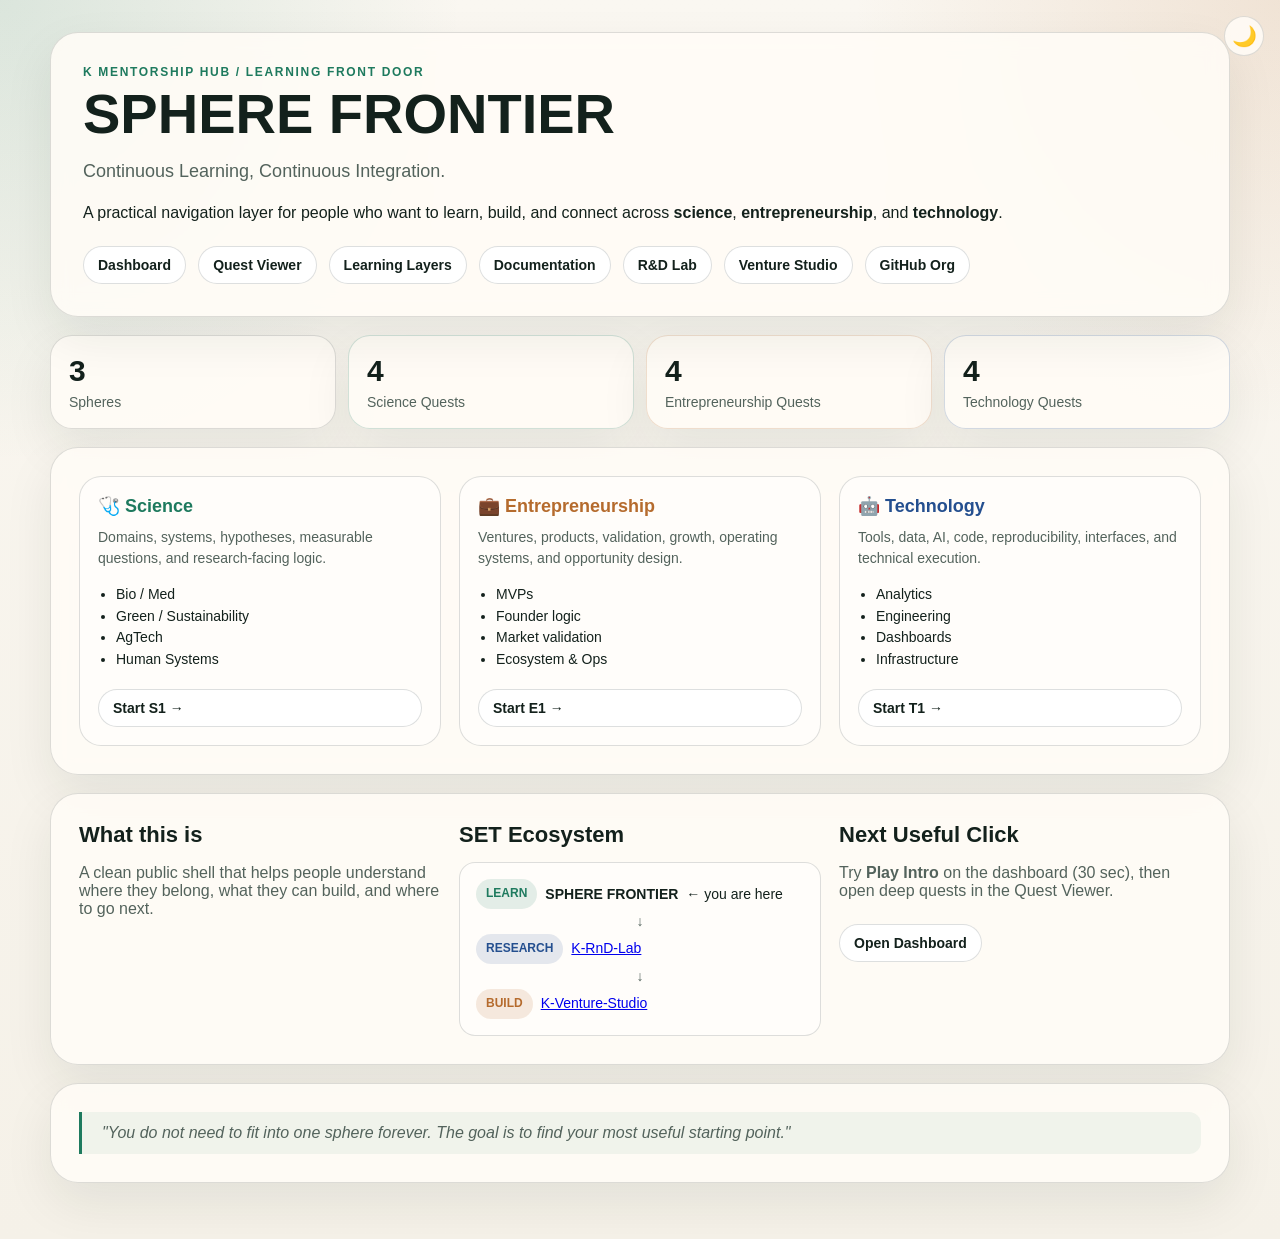
==== commit 28afdf0a: "Add Learning Layers: Quest Briefs and Spot Checks for all directions. Fifteen direction briefs, twen" ====
--- a/index.html
+++ b/index.html
@@ -19,7 +19,7 @@
       <div class="hero-links">
         <a href="./dashboard.html">Dashboard</a>
         <a href="./quest.html">Quest Viewer</a>
-        <a href="./docs.html#2">Play Layer</a>
+        <a href="./docs.html#3">Learning Layers</a>
         <a href="./docs.html">Documentation</a>
         <a href="https://sphere-rnd-lab.vercel.app" target="_blank" rel="noreferrer">R&D Lab</a>
         <a href="https://sphere-venture-studio.vercel.app" target="_blank" rel="noreferrer">Venture Studio</a>
--- a/assets/css/mentorship.css
+++ b/assets/css/mentorship.css
@@ -179,6 +179,13 @@
 .mission-launch-inline{cursor:pointer;font:inherit}
 .direction-card.play-active{border-color:rgba(139,92,246,.45);box-shadow:0 0 0 2px rgba(139,92,246,.12)}
 .card-actions .play-launch{border-color:rgba(139,92,246,.35);background:rgba(139,92,246,.08)}
+.card-actions .brief-launch{border-color:rgba(245,158,11,.35);background:rgba(245,158,11,.1)}
+.card-actions .spot-launch{border-color:rgba(24,179,163,.35);background:rgba(24,179,163,.1)}
+.direction-card.brief-active{border-color:rgba(245,158,11,.45);box-shadow:0 0 0 2px rgba(245,158,11,.12)}
+.direction-card.spot-active{border-color:rgba(24,179,163,.45);box-shadow:0 0 0 2px rgba(24,179,163,.12)}
+.layer-lab{margin-top:14px;padding:18px;border:1px solid var(--line);border-radius:18px;background:var(--card-bg);font-size:14px;line-height:1.65}
+.layer-lab h1,.layer-lab h2,.layer-lab h3{margin-top:0}
+.layer-lab details{margin-top:12px;padding:12px;border:1px solid var(--line);border-radius:12px;background:var(--input-bg)}
 
 /* Race Simulator */
 .horse-option{display:inline-flex;align-items:center;gap:6px;border:1px solid var(--line);background:var(--input-bg);color:var(--ink);padding:8px 14px;border-radius:999px;font-size:13px;font-weight:600;cursor:pointer;transition:all .15s}
